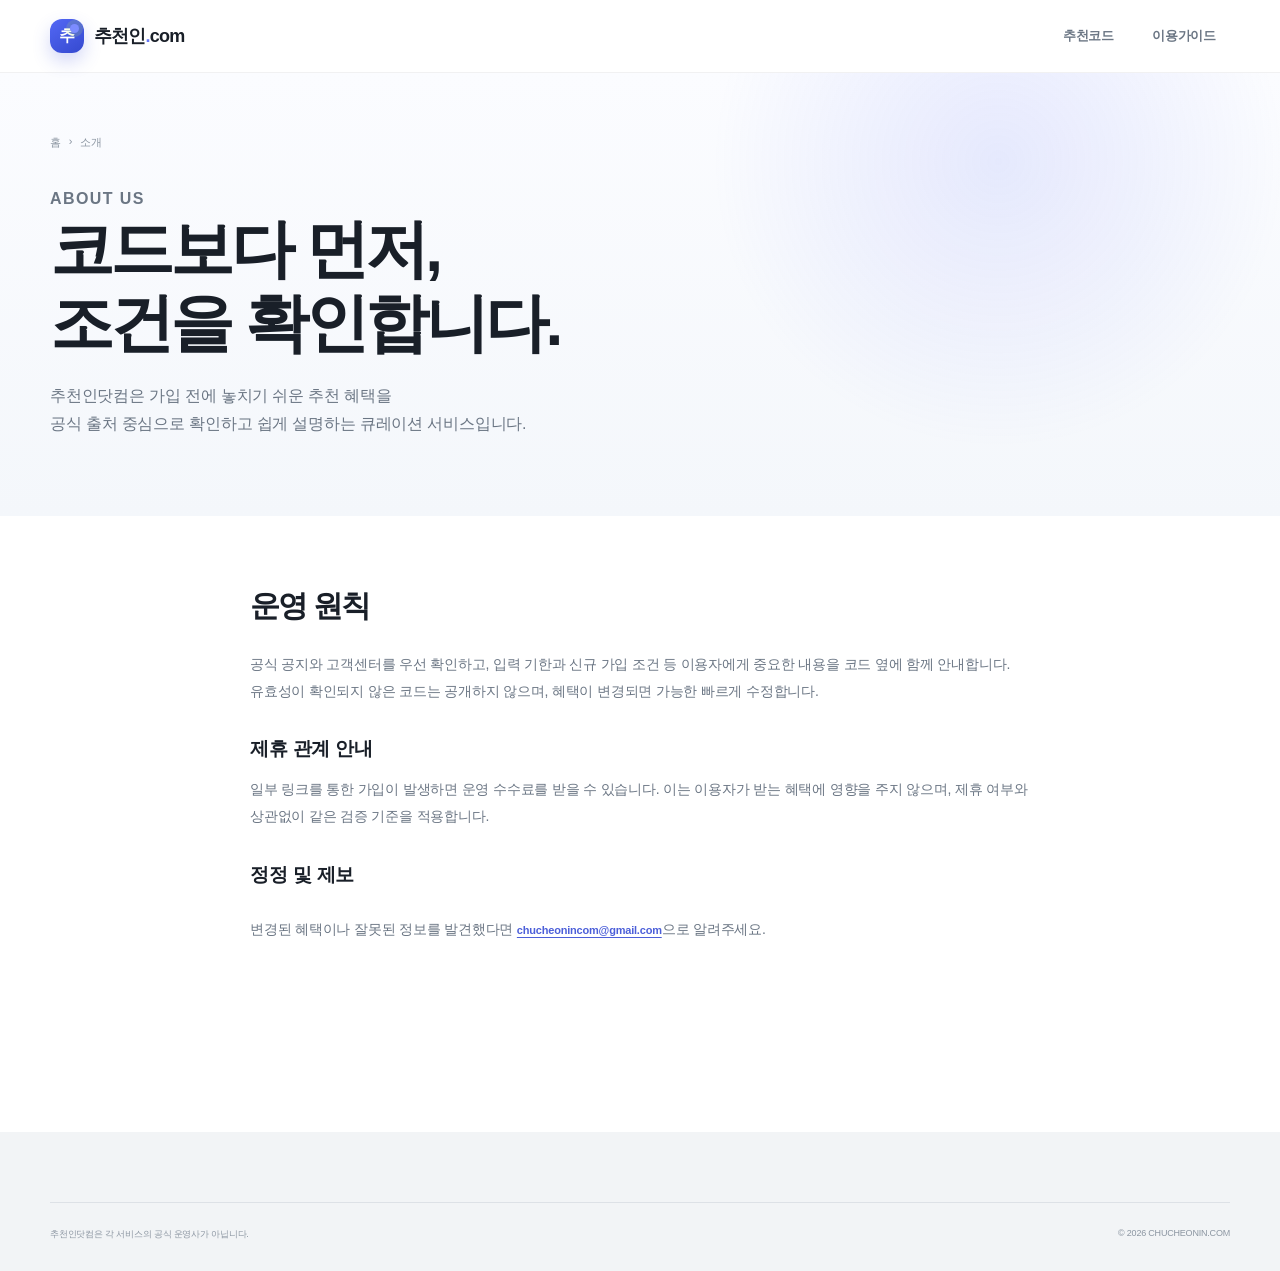
==== about/index.html @ cf16d34d "Initial site backup" ====
<!doctype html>
<html lang="ko">
<head>
  <meta charset="utf-8"><meta name="viewport" content="width=device-width,initial-scale=1">
  <!-- Google tag (gtag.js) -->
  <script async src="https://www.googletagmanager.com/gtag/js?id=G-Y10FEXDFD1"></script>
  <script>
    window.dataLayer = window.dataLayer || [];
    function gtag(){dataLayer.push(arguments);}
    gtag('js', new Date());
    gtag('config', 'G-Y10FEXDFD1');
  </script>
  <title>추천인닷컴 소개</title>
  <meta name="description" content="추천인닷컴의 추천코드 검증 원칙과 운영 기준을 소개합니다.">
  <meta name="application-name" content="추천인닷컴">
  <meta name="apple-mobile-web-app-title" content="추천인닷컴">
  <meta name="robots" content="index,follow,max-image-preview:large">
  <link rel="canonical" href="https://chucheonin.com/about/">
  <meta property="og:type" content="website">
  <meta property="og:locale" content="ko_KR">
  <meta property="og:site_name" content="추천인닷컴">
  <meta property="og:title" content="추천인닷컴 소개">
  <meta property="og:description" content="추천코드의 공식 출처와 혜택 조건을 확인하는 추천인닷컴의 운영 원칙을 소개합니다.">
  <meta property="og:url" content="https://chucheonin.com/about/">
  <meta property="og:image" content="https://chucheonin.com/assets/og-home.svg">
  <meta name="twitter:card" content="summary_large_image">
  <meta name="theme-color" content="#f7f8f2">
  <link rel="icon" href="../assets/favicon.svg" type="image/svg+xml"><link rel="manifest" href="../site.webmanifest"><link rel="stylesheet" href="../style.css">
  <script type="application/ld+json">
  {
    "@context": "https://schema.org",
    "@graph": [
      {
        "@type": "Organization",
        "@id": "https://chucheonin.com/#organization",
        "name": "추천인닷컴",
        "url": "https://chucheonin.com/",
        "logo": {"@type":"ImageObject","url":"https://chucheonin.com/assets/logo.svg","width":512,"height":512}
      },
      {
        "@type": "WebSite",
        "@id": "https://chucheonin.com/#website",
        "url": "https://chucheonin.com/",
        "name": "추천인닷컴",
        "alternateName": ["추천인닷컴", "추천인.com", "chucheonin.com"],
        "inLanguage": "ko-KR",
        "publisher": {"@id":"https://chucheonin.com/#organization"}
      },
      {
        "@type": "AboutPage",
        "@id": "https://chucheonin.com/about/#webpage",
        "url": "https://chucheonin.com/about/",
        "name": "추천인닷컴 소개",
        "description": "추천인닷컴의 추천코드 검증 원칙과 운영 기준",
        "inLanguage": "ko-KR",
        "isPartOf": {"@id": "https://chucheonin.com/#website"},
        "about": {"@id": "https://chucheonin.com/#organization"}
      },
      {
        "@type": "BreadcrumbList",
        "itemListElement": [
          {"@type":"ListItem","position":1,"name":"홈","item":"https://chucheonin.com/"},
          {"@type":"ListItem","position":2,"name":"추천인닷컴 소개"}
        ]
      }
    ]
  }
  </script>
</head>
<body class="detail-body">
  <header class="site-header"><div class="header-inner"><a class="brand" href="../" aria-label="추천인닷컴 홈"><span class="brand-mark">추</span><span>추천인<span class="brand-dot">.</span>com</span></a><nav class="desktop-nav" aria-label="주요 메뉴"><a href="../#popular">추천코드</a><a href="../#guide">이용가이드</a></nav></div></header>
  <main><section class="detail-hero"><div class="container detail-title"><div class="breadcrumbs"><a href="../">홈</a><span>›</span><span>소개</span></div><p class="section-kicker">ABOUT US</p><h1>코드보다 먼저,<br>조건을 확인합니다.</h1><p>추천인닷컴은 가입 전에 놓치기 쉬운 추천 혜택을<br>공식 출처 중심으로 확인하고 쉽게 설명하는 큐레이션 서비스입니다.</p></div></section><div class="container" style="max-width:780px;padding-top:70px;padding-bottom:110px"><section class="detail-section"><h2>운영 원칙</h2><p>공식 공지와 고객센터를 우선 확인하고, 입력 기한과 신규 가입 조건 등 이용자에게 중요한 내용을 코드 옆에 함께 안내합니다. 유효성이 확인되지 않은 코드는 공개하지 않으며, 혜택이 변경되면 가능한 빠르게 수정합니다.</p><h3>제휴 관계 안내</h3><p>일부 링크를 통한 가입이 발생하면 운영 수수료를 받을 수 있습니다. 이는 이용자가 받는 혜택에 영향을 주지 않으며, 제휴 여부와 상관없이 같은 검증 기준을 적용합니다.</p><h3>정정 및 제보</h3><p>변경된 혜택이나 잘못된 정보를 발견했다면 <a class="source-link" href="mailto:chucheonincom@gmail.com">chucheonincom@gmail.com</a>으로 알려주세요.</p></section></div></main>
  <footer class="site-footer"><div class="container"><div class="footer-bottom"><p>추천인닷컴은 각 서비스의 공식 운영사가 아닙니다.</p><span>© 2026 CHUCHEONIN.COM</span></div></div></footer>
</body>
</html>
---- style.css ----
/* 추천인닷컴 production stylesheet */
:root {
  --ink: #17251f;
  --muted: #66736d;
  --cream: #f5f6ef;
  --paper: #fff;
  --line: #dfe4dc;
  --lime: #c8f25f;
  --lime-strong: #aee631;
  --green: #163f30;
  --orange: #ff6a3d;
  --shadow: 0 22px 60px rgba(22, 51, 40, .09);
  --radius: 24px;
  --max: 1180px;
}

* { box-sizing: border-box; }
html {
  scroll-behavior: smooth;
  -webkit-text-size-adjust: 100%;
  text-size-adjust: 100%;
}
#popular,
#categories,
#guide { scroll-margin-top: 92px; }
body {
  margin: 0;
  color: var(--ink);
  background: var(--paper);
  font-family: Pretendard, "Noto Sans KR", "Apple SD Gothic Neo", Inter, Arial, sans-serif;
  -webkit-font-smoothing: antialiased;
  -webkit-text-size-adjust: 100%;
  text-size-adjust: 100%;
  word-break: keep-all;
}
button, input { font: inherit; }
input, textarea, select { font-size: 16px; }
button, a { -webkit-tap-highlight-color: transparent; }
a { color: inherit; text-decoration: none; }
svg { width: 1em; height: 1em; fill: none; stroke: currentColor; stroke-width: 1.8; stroke-linecap: round; stroke-linejoin: round; }
.sr-only { position: absolute; width: 1px; height: 1px; padding: 0; margin: -1px; overflow: hidden; clip: rect(0, 0, 0, 0); white-space: nowrap; border: 0; }
.skip-link { position: fixed; z-index: 1000; top: 12px; left: 12px; padding: 12px 18px; background: var(--ink); color: white; border-radius: 10px; transform: translateY(-150%); transition: .2s; }
.skip-link:focus { transform: none; }
.container { width: min(calc(100% - 48px), var(--max)); margin: 0 auto; }
.section { padding: 124px 0; }

.site-header { position: absolute; z-index: 50; width: 100%; top: 0; border-bottom: 1px solid rgba(23, 37, 31, .08); }
.header-inner { width: min(calc(100% - 48px), var(--max)); height: 82px; margin: auto; display: flex; align-items: center; justify-content: space-between; }
.brand { display: inline-flex; align-items: center; gap: 10px; font-size: 19px; font-weight: 850; letter-spacing: -.7px; }
.brand-mark { width: 35px; height: 35px; display: grid; place-items: center; position: relative; overflow: hidden; border-radius: 12px 12px 12px 5px; background: linear-gradient(145deg, #6478f6 0%, #4258e8 52%, #17251f 100%); color: #f7ffe4; font-size: 16px; font-weight: 900; box-shadow: 0 10px 24px rgba(66,88,232,.22), inset 0 0 0 1px rgba(255,255,255,.18); }
.brand-mark::after { content: ""; position: absolute; right: 5px; top: 5px; width: 9px; height: 9px; border-radius: 50%; background: var(--lime); box-shadow: 0 0 0 4px rgba(200,242,95,.16); }
.brand-dot { color: var(--orange); }
.desktop-nav { display: flex; align-items: center; gap: 38px; font-size: 14px; font-weight: 700; }
.desktop-nav a { position: relative; padding: 31px 0; color: #54615b; transition: color .2s; }
.desktop-nav a:hover, .desktop-nav .is-active { color: var(--ink); }
.desktop-nav .is-active::after { content: ""; position: absolute; left: 0; right: 0; bottom: 0; height: 2px; background: var(--ink); }
.icon-button { border: 0; background: transparent; }
.menu-toggle { display: none; width: 40px; height: 40px; padding: 10px; }
.menu-toggle span { display: block; width: 20px; height: 2px; margin: 5px 0; background: var(--ink); transition: .25s; }
.mobile-nav { padding: 12px 24px 22px; background: rgba(247,248,242,.98); border-top: 1px solid var(--line); }
.mobile-nav a { display: block; padding: 12px 0; font-weight: 750; }
.partner-disclosure {
  position: relative;
  z-index: 10;
  border-bottom: 1px solid #edf0f3;
  color: #8b95a1;
  background: #f8f9fa;
}
.partner-disclosure .container {
  min-height: 38px;
  display: flex;
  align-items: center;
  justify-content: center;
  gap: 8px;
}
.partner-disclosure span {
  width: 15px;
  height: 15px;
  display: grid;
  place-items: center;
  flex: 0 0 auto;
  border: 1px solid #b7bec7;
  border-radius: 50%;
  font: 700 9px/1 Inter, sans-serif;
}
.partner-disclosure p {
  margin: 0;
  font-size: 10px;
  line-height: 1.5;
}
.hero-disclosure {
  max-width: 660px;
  display: flex;
  align-items: center;
  gap: 7px;
  margin-top: 18px;
  color: #8b95a1;
}
.hero-disclosure span {
  width: 15px;
  height: 15px;
  display: grid;
  place-items: center;
  flex: 0 0 auto;
  border: 1px solid #b7bec7;
  border-radius: 50%;
  font: 700 9px/1 Inter, sans-serif;
}
.hero-disclosure p {
  margin: 0;
  font-size: 10px;
  line-height: 1.5;
}

.hero { min-height: 760px; position: relative; overflow: hidden; display: flex; align-items: center; background: var(--cream); padding: 140px 0 100px; }
.hero::before { content: ""; position: absolute; width: 480px; height: 480px; right: -80px; top: 105px; border-radius: 48% 52% 60% 40%; background: var(--lime); opacity: .38; transform: rotate(-12deg); }
.hero::after { content: "↗"; position: absolute; right: 13vw; top: 280px; font-size: 120px; font-weight: 200; color: rgba(22,63,48,.14); transform: rotate(3deg); }
.hero-orbit { position: absolute; border: 1px solid rgba(23,37,31,.11); border-radius: 50%; pointer-events: none; }
.orbit-one { width: 620px; height: 620px; right: -180px; top: 55px; }
.orbit-two { width: 780px; height: 780px; right: -260px; top: -25px; }
.hero-inner { position: relative; z-index: 2; }
.eyebrow { display: flex; align-items: center; gap: 10px; color: #496059; font-size: 13px; font-weight: 800; letter-spacing: -.1px; }
.eyebrow span { width: 8px; height: 8px; border-radius: 50%; background: var(--orange); box-shadow: 0 0 0 5px rgba(255,106,61,.12); }
.hero h1 { max-width: 740px; margin: 27px 0 24px; font-size: clamp(54px, 6.3vw, 86px); line-height: 1.07; letter-spacing: -5px; font-weight: 900; }
.hero h1 em { color: var(--green); font-style: normal; position: relative; z-index: 0; }
.hero h1 em::after { content: ""; position: absolute; z-index: -1; height: 19px; background: var(--lime); left: -3px; right: -3px; bottom: 4px; transform: rotate(-1deg); }
.hero-copy { margin: 0 0 36px; color: var(--muted); font-size: 18px; line-height: 1.7; letter-spacing: -.45px; }
.search-box { width: min(700px, 100%); min-height: 72px; display: flex; align-items: center; gap: 14px; padding: 9px 9px 9px 24px; background: white; border: 1px solid rgba(23,37,31,.11); border-radius: 18px; box-shadow: 0 16px 40px rgba(36,53,46,.1); transition: .2s; }
.search-box:focus-within { border-color: var(--green); box-shadow: 0 16px 48px rgba(36,53,46,.15); transform: translateY(-2px); }
.search-box svg { width: 22px; height: 22px; color: #66736d; flex: 0 0 auto; }
.search-box input { min-width: 0; flex: 1; border: 0; outline: 0; background: transparent; color: var(--ink); font-size: 16px !important; -webkit-appearance: none; appearance: none; touch-action: manipulation; }
.search-box input::placeholder { color: #98a19d; }
.search-box button { height: 52px; padding: 0 28px; border: 0; border-radius: 12px; background: var(--ink); color: white; font-weight: 800; cursor: pointer; transition: .2s; }
.search-box button:hover { background: var(--green); transform: translateY(-1px); }
.quick-search { display: flex; align-items: center; flex-wrap: wrap; gap: 15px; margin: 19px 0 0 4px; font-size: 13px; }
.quick-search > span { color: #87908c; }
.quick-search button { border: 0; padding: 0; background: none; color: #3f5149; font-weight: 800; cursor: pointer; }
.hero-bottom { position: absolute; z-index: 3; left: 0; right: 0; bottom: 32px; width: min(calc(100% - 48px), var(--max)); margin: auto; display: flex; align-items: flex-end; justify-content: flex-end; }
.trust-mini { display: flex; align-items: center; gap: 14px; }
.avatar-stack { display: flex; }
.avatar-stack span { width: 34px; height: 34px; display: grid; place-items: center; border: 3px solid var(--cream); border-radius: 50%; margin-left: -8px; color: white; background: var(--ink); font-size: 10px; font-weight: 900; }
.avatar-stack span:first-child { margin-left: 0; background: #f0442e; }
.avatar-stack span:nth-child(2) { background: #1769e0; }
.avatar-stack span:nth-child(3) { background: #39b8e8; }
.trust-mini p { margin: 0; color: #76817c; font-size: 11px; line-height: 1.35; }
.trust-mini strong { display: block; color: var(--ink); font-size: 14px; }
.scroll-cue { display: flex; flex-direction: column; align-items: center; gap: 8px; color: #81908a; font-size: 8px; letter-spacing: 2px; }
.scroll-cue i { width: 1px; height: 35px; background: var(--ink); animation: scrollcue 1.8s infinite; transform-origin: top; }
@keyframes scrollcue { 0%,100% { transform: scaleY(.25); opacity: .3; } 50% { transform: scaleY(1); opacity: 1; } }

.section-heading .section-kicker, .section-kicker { margin: 0 0 18px; color: #55720c; font-size: 11px; font-weight: 900; letter-spacing: 2px; }
.section-heading h2, .proof-heading h2, .faq-heading h2 { margin: 0; font-size: clamp(39px, 4.5vw, 58px); line-height: 1.14; letter-spacing: -3.2px; }
.split-heading { display: flex; align-items: flex-end; justify-content: space-between; margin-bottom: 50px; }
.split-heading > p { margin: 0 0 4px; color: var(--muted); font-size: 15px; line-height: 1.8; }
.filter-row { display: flex; gap: 8px; margin-bottom: 28px; overflow-x: auto; scrollbar-width: none; }
.filter-row::-webkit-scrollbar { display: none; }
.filter-chip { flex: 0 0 auto; height: 42px; padding: 0 18px; border: 1px solid var(--line); border-radius: 999px; color: #68746e; background: white; font-size: 13px; font-weight: 750; cursor: pointer; transition: .2s; }
.filter-chip:hover, .filter-chip.is-active { color: white; background: var(--ink); border-color: var(--ink); }
.card-grid { display: grid; grid-template-columns: repeat(3, 1fr); gap: 18px; }
.service-card { min-width: 0; position: relative; display: flex; flex-direction: column; min-height: 440px; padding: 28px; border: 1px solid var(--line); border-radius: var(--radius); background: white; transition: transform .25s, box-shadow .25s, border-color .25s; overflow: hidden; }
.service-card:hover { transform: translateY(-7px); box-shadow: var(--shadow); border-color: #c9d2c5; }
.service-card.featured::after { content: ""; position: absolute; width: 130px; height: 130px; border-radius: 50%; right: -55px; top: -55px; background: var(--lime); opacity: .22; }
.card-top { position: relative; z-index: 2; display: flex; justify-content: space-between; align-items: flex-start; }
.service-logo { width: 52px; height: 52px; display: grid; place-items: center; border-radius: 16px; color: white; font-size: 20px; font-weight: 900; box-shadow: inset 0 0 0 1px rgba(255,255,255,.17); }
.logo-bithumb { background: #f0442e; }
.logo-dailycafe { color: #fff; background: linear-gradient(145deg, #ff9d45, #ff6b4a); }
.logo-goldmining { color: #3b2700; background: linear-gradient(145deg, #ffe08a, #f4b63d 52%, #d88a12); }
.logo-coinone { background: #1769e0; }
.logo-socar { background: #36b8e8; }
.logo-agoda { background: #ff4874; }
.logo-ohouse { background: #36c5f0; }
.logo-kurly { background: #5f167d; }
.card-badges { display: flex; align-items: center; gap: 9px; }
.status-live, .status-check { height: 26px; display: inline-flex; align-items: center; gap: 6px; padding: 0 9px; border-radius: 999px; background: #eff8db; color: #5b7f10; font-size: 10px; font-weight: 850; }
.status-live i { width: 5px; height: 5px; border-radius: 50%; background: #79a91b; box-shadow: 0 0 0 3px rgba(121,169,27,.13); }
.status-check { background: #f1f3f0; color: #8a938f; }
.rank-badge { color: #bac1bd; font: 800 11px/1 Inter, sans-serif; }
.card-main { margin-top: 33px; }
.card-category { margin: 0 0 9px; color: #85908b; font-size: 11px; font-weight: 700; }
.card-main h3 { margin: 0 0 16px; font-size: 22px; letter-spacing: -1.2px; }
.benefit-label {
  display: block;
  margin: 26px 0 7px;
  color: #8b95a1;
  font-size: 10px;
  font-weight: 750;
  letter-spacing: -.1px;
}
.benefit {
  display: flex;
  align-items: baseline;
  gap: 7px;
  margin: 0 0 11px;
  color: #8b95a1;
}
.benefit strong {
  color: #4f63e9;
  font-family: Inter, Pretendard, "Noto Sans KR", sans-serif;
  font-size: 32px;
  font-weight: 900;
  letter-spacing: -1.8px;
}
.benefit > span {
  font-size: 12px;
  font-weight: 800;
}
.card-note { margin: 0; color: #9aa29e; font-size: 11px; }
.code-preview, .pending-code { height: 54px; margin-top: auto; display: flex; align-items: center; justify-content: space-between; padding: 0 10px 0 16px; border-radius: 13px; background: var(--cream); border: 1px dashed #ced5cb; }
.code-preview span { font: 800 14px/1 Inter, sans-serif; letter-spacing: 1.4px; }
.mini-copy { width: 36px; height: 36px; display: grid; place-items: center; border: 0; border-radius: 9px; background: white; color: var(--ink); cursor: pointer; box-shadow: 0 3px 10px rgba(30,50,40,.08); transition: .2s; }
.mini-copy:hover { color: white; background: var(--ink); }
.mini-copy svg { width: 17px; height: 17px; }
.pending-code { color: #a0a8a4; font-size: 11px; }
.pending-code i { width: 54px; height: 8px; border-radius: 10px; background: linear-gradient(90deg,#e3e6e1 30%,#f0f2ee 50%,#e3e6e1 70%); background-size: 200% 100%; animation: shimmer 2s linear infinite; }
@keyframes shimmer { to { background-position: -200% 0; } }
.card-link { height: 48px; display: flex; align-items: center; justify-content: space-between; padding: 0 2px; border: 0; border-top: 1px solid #edf0eb; margin-top: 13px; background: white; font-size: 13px; font-weight: 850; cursor: pointer; }
.card-link svg { width: 18px; height: 18px; transition: transform .2s; }
.service-card:hover .card-link svg { transform: translateX(4px); }
.card-link.disabled { color: #a1aaa5; cursor: default; }
.service-card.is-hidden { display: none; }
.single-service-grid {
  grid-template-columns: minmax(0, 820px);
  justify-content: center;
}
.multi-service-grid {
  grid-template-columns: repeat(2, minmax(0, 1fr));
}
.dailycafe-card {
  background: linear-gradient(145deg, #fff8ed 0%, #fffaf5 100%);
}
.dailycafe-card::after {
  content: "";
  position: absolute;
  width: 160px;
  height: 160px;
  right: -65px;
  top: -70px;
  border-radius: 50%;
  background: #ffb36c;
  opacity: .14;
}
.goldmining-card {
  background: linear-gradient(145deg, #fff9e8 0%, #fffdf6 100%);
}
.goldmining-card::after {
  content: "";
  position: absolute;
  width: 160px;
  height: 160px;
  right: -65px;
  top: -70px;
  border-radius: 50%;
  background: #ffd36a;
  opacity: .18;
}
.dailycafe-action {
  background: #ff724d;
}
.dailycafe-action:hover {
  background: #ef603d;
}
.goldmining-action {
  background: #d99a18;
}
.goldmining-action:hover {
  background: #bf8210;
}
.single-service-grid .service-card {
  min-height: 440px;
  padding: 34px;
}
.single-service-grid .card-main h3 {
  margin-bottom: 9px;
  color: #333d4b;
  font-size: 25px;
  font-weight: 760;
  letter-spacing: -1.5px;
}
.single-service-grid .benefit {
  margin-bottom: 8px;
  line-height: 1.1;
}
.single-service-grid .benefit strong {
  font-size: 34px;
  letter-spacing: -2px;
}
.single-service-grid .benefit > span {
  color: #6b7684;
  font-size: 12px;
}
.single-service-grid .card-note {
  color: #9aa3ad;
  font-size: 10px;
  line-height: 1.5;
}
.offer-card-actions {
  display: grid;
  grid-template-columns: 1fr 1.2fr;
  gap: 10px;
  margin-top: 13px;
}
.secondary-offer-action,
.primary-offer-action {
  min-height: 52px;
  display: flex;
  align-items: center;
  justify-content: center;
  gap: 9px;
  border-radius: 14px;
  font-size: 13px;
  font-weight: 850;
  transition: transform .2s, box-shadow .2s, background .2s;
}
.secondary-offer-action {
  color: #4f63e9;
  background: #fff;
  box-shadow: inset 0 0 0 1px rgba(79, 99, 233, .15);
}
.primary-offer-action {
  color: #fff;
  background: #4f63e9;
  box-shadow: 0 10px 24px rgba(79, 99, 233, .2);
}
.secondary-offer-action:hover,
.primary-offer-action:hover { transform: translateY(-2px); }
.primary-offer-action:hover { background: #4054d9; }
.secondary-offer-action svg { width: 17px; height: 17px; }
.empty-state { padding: 70px 20px; text-align: center; border: 1px dashed var(--line); border-radius: var(--radius); background: var(--cream); }
.empty-state span { display: block; color: #7d8983; font-size: 44px; transform: rotate(-20deg); }
.empty-state h3 { margin: 15px 0 6px; font-size: 21px; }
.empty-state p { margin: 0 0 22px; color: var(--muted); font-size: 14px; }
.empty-state button { border: 0; border-radius: 10px; padding: 12px 17px; background: var(--ink); color: white; font-weight: 750; cursor: pointer; }

.proof-section { padding: 120px 0; color: white; background: var(--green); position: relative; overflow: hidden; }
.proof-section::after { content: "✓"; position: absolute; left: -20px; bottom: -170px; color: rgba(200,242,95,.06); font-size: 560px; font-weight: 900; }
.proof-grid { position: relative; z-index: 1; display: grid; grid-template-columns: .85fr 1.15fr; gap: 120px; }
.section-kicker.light { color: var(--lime); }
.proof-heading h2 { color: white; }
.proof-heading > p:not(.section-kicker) { margin: 25px 0 38px; color: rgba(255,255,255,.6); line-height: 1.8; font-size: 14px; }
.editor-card { display: inline-flex; align-items: center; gap: 12px; padding: 11px 17px 11px 11px; background: rgba(255,255,255,.06); border: 1px solid rgba(255,255,255,.09); border-radius: 14px; }
.editor-avatar { width: 37px; height: 37px; display: grid; place-items: center; border-radius: 10px; background: var(--lime); color: var(--green); font-weight: 900; }
.editor-card strong, .editor-card span { display: block; }
.editor-card strong { font-size: 11px; margin-bottom: 3px; }
.editor-card span { color: rgba(255,255,255,.46); font-size: 9px; }
.proof-list { margin: 0; padding: 0; list-style: none; }
.proof-list li { display: grid; grid-template-columns: 62px 1fr; gap: 22px; padding: 34px 0; border-top: 1px solid rgba(255,255,255,.14); }
.proof-list li:last-child { border-bottom: 1px solid rgba(255,255,255,.14); }
.proof-list > li > span { color: var(--lime); font: 800 12px/1 Inter, sans-serif; padding-top: 6px; }
.proof-list h3 { margin: 0 0 11px; color: white; font-size: 20px; }
.proof-list p { margin: 0; color: rgba(255,255,255,.55); font-size: 13px; line-height: 1.75; }

.how-section { background: var(--cream); }
.centered { text-align: center; }
.centered > p:last-child { margin: 17px 0 0; color: var(--muted); font-size: 14px; }
.steps-grid { margin-top: 55px; display: grid; grid-template-columns: repeat(3,1fr); gap: 18px; }
.step-card { min-height: 330px; position: relative; padding: 30px; text-align: center; background: white; border: 1px solid #e5e9e2; border-radius: var(--radius); }
.step-number { position: absolute; left: 24px; top: 22px; color: #bdc5c1; font: 800 10px/1 Inter,sans-serif; }
.step-icon { width: 86px; height: 86px; position: relative; margin: 24px auto 28px; border-radius: 50%; background: #eff8db; }
.search-icon::before { content: ""; position: absolute; width: 27px; height: 27px; border: 4px solid var(--green); border-radius: 50%; left: 24px; top: 22px; }
.search-icon::after { content: ""; position: absolute; width: 22px; height: 4px; background: var(--green); transform: rotate(45deg); left: 48px; top: 53px; border-radius: 3px; }
.copy-icon::before, .copy-icon::after { content: ""; position: absolute; width: 30px; height: 36px; border: 3px solid var(--green); border-radius: 6px; background: #eff8db; }
.copy-icon::before { left: 25px; top: 20px; }
.copy-icon::after { left: 34px; top: 29px; background: white; }
.gift-icon::before { content: "✦"; position: absolute; inset: 0; display: grid; place-items: center; color: var(--green); font-size: 43px; }
.step-card h3 { margin: 0 0 11px; font-size: 19px; letter-spacing: -.6px; }
.step-card p { margin: 0; color: var(--muted); font-size: 13px; line-height: 1.75; }

.faq-section { padding: 125px 0; }
.faq-wrap { display: grid; grid-template-columns: .75fr 1.25fr; gap: 110px; }
.faq-heading > p:last-child { margin: 21px 0 0; color: var(--muted); font-size: 14px; line-height: 1.8; }
.accordion details { border-top: 1px solid var(--line); }
.accordion details:last-child { border-bottom: 1px solid var(--line); }
.accordion summary { min-height: 80px; display: flex; align-items: center; justify-content: space-between; gap: 20px; list-style: none; cursor: pointer; font-size: 16px; font-weight: 800; }
.accordion summary::-webkit-details-marker { display: none; }
.accordion summary span { width: 24px; height: 24px; position: relative; flex: 0 0 auto; }
.accordion summary span::before, .accordion summary span::after { content: ""; position: absolute; width: 12px; height: 1.5px; top: 11px; left: 6px; background: var(--ink); transition: .2s; }
.accordion summary span::after { transform: rotate(90deg); }
.accordion details[open] summary span::after { transform: rotate(0); }
.accordion details p { margin: -7px 42px 28px 0; color: var(--muted); font-size: 13px; line-height: 1.8; }
.cta-section { padding: 0 0 110px; }
.cta-card { display: flex; align-items: center; justify-content: space-between; gap: 40px; padding: 50px 55px; border-radius: 26px; background: var(--lime); }
.cta-card > div > span { display: block; margin-bottom: 13px; color: #34480e; font-size: 11px; font-weight: 850; }
.cta-card h2 { margin: 0 0 10px; font-size: 31px; letter-spacing: -1.7px; }
.cta-card p { margin: 0; color: #3d5213; font-size: 13px; }
.cta-card a { height: 54px; display: inline-flex; align-items: center; gap: 28px; flex: 0 0 auto; padding: 0 21px; background: var(--ink); color: white; border-radius: 13px; font-size: 13px; font-weight: 800; transition: .2s; }
.cta-card a:hover { transform: translateY(-3px); box-shadow: 0 10px 20px rgba(23,37,31,.18); }

.site-footer { padding: 70px 0 30px; color: white; background: #101915; }
.footer-top { display: flex; justify-content: space-between; align-items: flex-start; padding-bottom: 60px; border-bottom: 1px solid rgba(255,255,255,.1); }
.footer-brand .brand-mark { color: var(--ink); background: var(--lime); }
.footer-top > p { margin: 3px 0 0; color: rgba(255,255,255,.44); font-size: 13px; line-height: 1.75; text-align: right; }
.footer-links { display: flex; gap: 100px; padding: 42px 0 65px; }
.footer-links div { display: grid; gap: 12px; }
.footer-links strong { margin-bottom: 5px; color: rgba(255,255,255,.34); font-size: 9px; letter-spacing: 1.4px; text-transform: uppercase; }
.footer-links a { color: rgba(255,255,255,.7); font-size: 12px; }
.footer-links a:hover { color: var(--lime); }
.footer-bottom { display: flex; justify-content: space-between; gap: 30px; padding-top: 25px; border-top: 1px solid rgba(255,255,255,.1); color: rgba(255,255,255,.3); font-size: 9px; }
.footer-bottom p { margin: 0; }
.toast { position: fixed; z-index: 100; left: 50%; bottom: 28px; display: flex; align-items: center; gap: 12px; min-width: 260px; padding: 13px 18px; border-radius: 14px; color: white; background: var(--ink); box-shadow: 0 18px 45px rgba(0,0,0,.22); transform: translate(-50%, 140%); opacity: 0; transition: .35s cubic-bezier(.2,.8,.2,1); }
.toast.is-visible { transform: translate(-50%, 0); opacity: 1; }
.toast > span { width: 27px; height: 27px; display: grid; place-items: center; border-radius: 50%; color: var(--green); background: var(--lime); font-size: 13px; font-weight: 900; }
.toast p, .toast strong, .toast small { display: block; margin: 0; }
.toast strong { font-size: 12px; margin-bottom: 3px; }
.toast small { color: rgba(255,255,255,.55); font-size: 9px; }

.reveal { opacity: 0; transform: translateY(22px); transition: opacity .6s ease, transform .6s ease; }
.reveal.is-visible { opacity: 1; transform: none; }

/* Detail page */
.detail-body { background: #f8f9f4; }
.detail-body .site-header { position: relative; background: rgba(255,255,255,.8); backdrop-filter: blur(14px); }
.detail-hero { position: relative; overflow: hidden; padding: 72px 0 68px; background: var(--cream); border-bottom: 1px solid var(--line); }
.breadcrumbs { display: flex; flex-wrap: wrap; gap: 8px; margin-bottom: 35px; color: #89928e; font-size: 11px; }
.breadcrumbs a:hover { color: var(--ink); }
.detail-hero-grid { display: grid; grid-template-columns: 1fr 370px; align-items: center; gap: 75px; }
.detail-title .eyebrow { margin-bottom: 20px; }
.detail-title h1 { margin: 0 0 20px; font-size: clamp(42px,5vw,66px); line-height: 1.1; letter-spacing: -3.8px; }
.detail-title > p { margin: 0; color: var(--muted); font-size: 16px; line-height: 1.75; }
.update-line { margin-top: 25px; display: flex; align-items: center; gap: 10px; color: #7d8883; font-size: 10px; }
.update-line i { width: 7px; height: 7px; border-radius: 50%; background: #70a313; box-shadow: 0 0 0 4px rgba(112,163,19,.12); }
.detail-code-card { position: relative; z-index: 1; padding: 27px; border-radius: 24px; color: white; background: var(--green); box-shadow: 0 25px 60px rgba(22,63,48,.2); }
.detail-code-card::before { content: ""; position: absolute; inset: 0; border-radius: inherit; background: radial-gradient(circle at 100% 0, rgba(200,242,95,.18), transparent 42%); pointer-events: none; }
.detail-code-card > span { color: rgba(255,255,255,.55); font-size: 10px; font-weight: 750; }
.big-code { position: relative; display: flex; align-items: center; justify-content: space-between; gap: 12px; margin: 13px 0 16px; padding-bottom: 18px; border-bottom: 1px solid rgba(255,255,255,.15); }
.big-code strong { font: 800 22px/1 Inter,sans-serif; letter-spacing: 1.4px; }
.big-code button { width: 38px; height: 38px; display: grid; place-items: center; border: 1px solid rgba(255,255,255,.17); border-radius: 10px; color: white; background: rgba(255,255,255,.1); cursor: pointer; }
.detail-code-card p { margin: 0 0 21px; color: rgba(255,255,255,.65); font-size: 11px; line-height: 1.5; }
.primary-action { height: 50px; display: flex; align-items: center; justify-content: center; gap: 9px; border-radius: 12px; background: var(--lime); color: var(--green); font-size: 13px; font-weight: 900; }
.primary-action:hover { background: white; }
.detail-card-actions {
  display: grid;
  grid-template-columns: .75fr 1.25fr;
  gap: 9px;
}
.copy-action {
  height: 50px;
  border: 1px solid rgba(255,255,255,.24);
  border-radius: 12px;
  color: #fff;
  background: rgba(255,255,255,.10);
  font-size: 13px;
  font-weight: 850;
  cursor: pointer;
}
.copy-action:hover { background: rgba(255,255,255,.18); }
.detail-layout { display: grid; grid-template-columns: 235px minmax(0, 1fr); gap: 68px; padding-top: 62px; padding-bottom: 110px; }
.toc { position: sticky; top: 25px; align-self: start; padding: 22px; border: 1px solid var(--line); border-radius: 17px; background: white; }
.toc strong { display: block; margin-bottom: 13px; font-size: 11px; }
.toc a { display: block; padding: 9px 0; color: #79837e; font-size: 11px; }
.toc a:hover { color: var(--ink); }
.detail-content { min-width: 0; }
.detail-section { scroll-margin-top: 20px; margin-bottom: 80px; }
.detail-section h2 { margin: 0 0 24px; font-size: 30px; letter-spacing: -1.8px; }
.detail-section h3 { margin: 32px 0 14px; font-size: 19px; }
.detail-section > p { color: var(--muted); font-size: 14px; line-height: 1.9; }
.summary-box { display: grid; grid-template-columns: repeat(3,1fr); border: 1px solid var(--line); border-radius: 19px; background: white; overflow: hidden; }
.summary-box div { min-height: 112px; padding: 25px; border-right: 1px solid var(--line); }
.summary-box div:last-child { border-right: 0; }
.summary-box span { display: block; margin-bottom: 12px; color: #929b96; font-size: 10px; }
.summary-box strong { font-size: 15px; }
.inline-code-box { display: flex; align-items: center; justify-content: space-between; gap: 20px; margin-top: 20px; padding: 22px 25px; border-radius: 17px; background: var(--green); color: white; }
.inline-code-box span { display: block; margin-bottom: 5px; color: rgba(255,255,255,.54); font-size: 9px; }
.inline-code-box strong { font: 800 19px/1 Inter,sans-serif; letter-spacing: 1px; }
.inline-code-box button { height: 43px; padding: 0 17px; border: 0; border-radius: 10px; color: var(--green); background: var(--lime); font-weight: 850; cursor: pointer; }
.inline-actions { display: flex; gap: 8px; }
.inline-actions a {
  height: 43px;
  display: inline-flex;
  align-items: center;
  padding: 0 17px;
  border-radius: 10px;
  color: #fff;
  background: rgba(255,255,255,.12);
  font-size: 12px;
  font-weight: 850;
}
.steps-list { display: grid; gap: 13px; counter-reset: guide; }
.guide-step { position: relative; padding: 25px 25px 25px 76px; border: 1px solid var(--line); border-radius: 17px; background: white; counter-increment: guide; }
.guide-step::before { content: counter(guide); position: absolute; left: 24px; top: 24px; width: 32px; height: 32px; display: grid; place-items: center; border-radius: 10px; color: var(--green); background: var(--lime); font-size: 12px; font-weight: 900; }
.guide-step h3 { margin: 0 0 8px; font-size: 15px; }
.guide-step p { margin: 0; color: var(--muted); font-size: 12px; line-height: 1.75; }
.notice-box { display: flex; gap: 14px; margin-top: 18px; padding: 20px; border-radius: 14px; background: #fff8e9; color: #775923; font-size: 11px; line-height: 1.65; }
.notice-box > span { font-size: 16px; }
.fact-list { padding: 0; margin: 0; list-style: none; border-top: 1px solid var(--line); }
.fact-list li { display: grid; grid-template-columns: 150px 1fr; gap: 20px; padding: 19px 0; border-bottom: 1px solid var(--line); font-size: 13px; }
.fact-list strong { font-size: 12px; }
.fact-list span { color: var(--muted); line-height: 1.65; }
.source-link { display: inline-flex; gap: 7px; align-items: center; margin-top: 18px; color: #52730d; font-size: 11px; font-weight: 800; text-decoration: underline; text-underline-offset: 3px; }
.detail-faq details { background: white; }
.detail-faq summary, .detail-faq details p { padding-left: 20px; padding-right: 20px; }
.detail-faq details p { margin-right: 0; }
.related-card { display: flex; justify-content: space-between; align-items: center; padding: 24px; border: 1px solid var(--line); border-radius: 17px; background: white; }
.related-card div { display: flex; align-items: center; gap: 14px; }
.related-card .service-logo { width: 45px; height: 45px; border-radius: 13px; font-size: 16px; }
.related-card h3, .related-card p { margin: 0; }
.related-card h3 { font-size: 14px; }
.related-card p { margin-top: 4px; color: var(--muted); font-size: 10px; }
.related-card > span { color: #8d9792; font-size: 12px; }
.not-found {
  min-height: calc(100vh - 72px);
  display: grid;
  place-items: center;
  padding: 80px 0;
  text-align: center;
  background:
    radial-gradient(circle at 50% 20%, rgba(108,126,246,.15), transparent 30%),
    #f7f8fa;
}
.not-found-code {
  display: block;
  margin-bottom: 18px;
  color: #5368e8;
  font: 900 14px/1 Inter, sans-serif;
  letter-spacing: 4px;
}
.not-found h1 {
  margin: 0 0 13px;
  font-size: clamp(34px, 5vw, 52px);
  letter-spacing: -3px;
}
.not-found p {
  margin: 0 0 30px;
  color: #8b95a1;
  font-size: 14px;
}
.not-found a {
  min-height: 52px;
  display: inline-flex;
  align-items: center;
  justify-content: center;
  padding: 0 22px;
  border-radius: 14px;
  color: #fff;
  background: #4f63e9;
  font-size: 13px;
  font-weight: 850;
  box-shadow: 0 12px 28px rgba(79,99,233,.22);
}

@media (max-width: 900px) {
  .section { padding: 90px 0; }
  .desktop-nav { display: none; }
  .menu-toggle { display: block; }
  .hero { min-height: 700px; }
  .hero::before { width: 370px; height: 370px; right: -200px; top: 100px; }
  .hero::after { display: none; }
  .hero h1 { letter-spacing: -4px; }
  .orbit-one { right: -340px; }
  .orbit-two { right: -440px; }
  .card-grid { grid-template-columns: repeat(2,1fr); }
  .proof-grid { grid-template-columns: 1fr; gap: 60px; }
  .faq-wrap { grid-template-columns: 1fr; gap: 50px; }
  .detail-hero-grid { grid-template-columns: 1fr; gap: 42px; }
  .detail-code-card { max-width: 440px; }
  .detail-layout { grid-template-columns: 1fr; }
  .toc { position: static; display: flex; gap: 10px; overflow-x: auto; padding: 10px; }
  .toc strong { display: none; }
  .toc a { flex: 0 0 auto; padding: 8px 11px; border-radius: 8px; background: var(--cream); }
}

@media (max-width: 640px) {
  .multi-service-grid { grid-template-columns: 1fr; }
  .container, .header-inner, .hero-bottom { width: min(calc(100% - 32px), var(--max)); }
  .header-inner { height: 70px; }
  .brand { font-size: 17px; }
  .brand-mark { width: 32px; height: 32px; font-size: 14px; }
  .partner-disclosure .container {
    min-height: 42px;
    justify-content: flex-start;
    padding-top: 7px;
    padding-bottom: 7px;
  }
  .partner-disclosure p { font-size: 9px; }
  .hero-disclosure {
    align-items: flex-start;
    margin-top: 16px;
  }
  .hero-disclosure p { font-size: 9px; }
  .hero { min-height: 720px; padding: 115px 0 135px; align-items: flex-start; }
  .hero h1 { margin: 25px 0 20px; font-size: 49px; line-height: 1.08; letter-spacing: -3.5px; }
  .hero h1 em::after { height: 13px; bottom: 3px; }
  .hero-copy { font-size: 15px; }
  .desktop-only { display: none; }
  .search-box { min-height: 64px; padding-left: 18px; border-radius: 16px; }
  .search-box button { width: 60px; height: 46px; padding: 0; }
  .search-box input { font-size: 16px; line-height: 1.35; }
  .quick-search { gap: 11px; }
  .hero-bottom { bottom: 26px; }
  .scroll-cue { display: none; }
  .section { padding: 78px 0; }
  .section-heading h2, .proof-heading h2, .faq-heading h2 { font-size: 38px; letter-spacing: -2.6px; }
  .split-heading { display: block; margin-bottom: 35px; }
  .split-heading > p { margin-top: 18px; font-size: 13px; }
  .card-grid { grid-template-columns: 1fr; }
  .service-card { min-height: 410px; }
  .proof-section { padding: 80px 0; }
  .proof-list li { grid-template-columns: 42px 1fr; }
  .steps-grid { grid-template-columns: 1fr; }
  .step-card { min-height: 290px; }
  .faq-section { padding: 80px 0; }
  .accordion summary { font-size: 14px; }
  .cta-section { padding: 0 0 75px; }
  .cta-card { align-items: flex-start; flex-direction: column; padding: 34px 28px; }
  .cta-card h2 { font-size: 26px; }
  .cta-card a { width: 100%; justify-content: space-between; }
  .footer-top { flex-direction: column; gap: 26px; }
  .footer-top > p { text-align: left; }
  .footer-links { gap: 70px; }
  .footer-bottom { flex-direction: column; }
  .detail-hero { padding: 42px 0 50px; }
  .breadcrumbs { margin-bottom: 28px; }
  .detail-title h1 { font-size: 43px; letter-spacing: -3px; }
  .detail-title > p { font-size: 14px; }
  .detail-code-card { padding: 23px; }
  .detail-layout { padding-top: 35px; gap: 38px; }
  .detail-section { margin-bottom: 60px; }
  .detail-section h2 { font-size: 26px; }
  .summary-box { grid-template-columns: 1fr; }
  .summary-box div { min-height: auto; border-right: 0; border-bottom: 1px solid var(--line); }
  .summary-box div:last-child { border-bottom: 0; }
  .inline-code-box { align-items: flex-start; flex-direction: column; }
  .inline-code-box button { width: 100%; }
  .inline-actions { width: 100%; flex-direction: column; }
  .inline-actions a { justify-content: center; }
  .fact-list li { grid-template-columns: 1fr; gap: 7px; }
}

@media (prefers-reduced-motion: reduce) {
  html { scroll-behavior: auto; }
  *, *::before, *::after { animation-duration: .01ms !important; animation-iteration-count: 1 !important; transition-duration: .01ms !important; }
  .reveal { opacity: 1; transform: none; }
}

/* 2026 product UI refresh — calm, spacious, and distinctly 추천인닷컴 */
:root {
  --ink: #191f28;
  --muted: #6b7684;
  --cream: #f5f7fa;
  --paper: #ffffff;
  --line: #e8ebef;
  --lime: #7c8cff;
  --lime-strong: #6678f6;
  --green: #3c4fd8;
  --orange: #7c8cff;
  --shadow: 0 18px 48px rgba(33, 53, 92, .10);
  --radius: 26px;
}

body {
  background: #fff;
  color: #191f28;
  letter-spacing: -.2px;
}

.site-header,
.detail-body .site-header {
  position: sticky;
  top: 0;
  z-index: 50;
  background: rgba(255, 255, 255, .88);
  border-bottom: 1px solid rgba(25, 31, 40, .06);
  backdrop-filter: blur(18px);
  -webkit-backdrop-filter: blur(18px);
}

.header-inner { height: 72px; }
.brand { font-size: 18px; letter-spacing: -.8px; }
.brand-mark {
  width: 34px;
  height: 34px;
  border-radius: 12px;
  background: linear-gradient(145deg, #5368f5, #3549cf);
  color: #fff;
  box-shadow: 0 8px 18px rgba(64, 82, 220, .23);
}
.brand-dot { color: #6678f6; }
.desktop-nav { gap: 10px; }
.desktop-nav a {
  padding: 10px 14px;
  border-radius: 10px;
  color: #6b7684;
  font-size: 13px;
  font-weight: 700;
}
.desktop-nav a:hover,
.desktop-nav .is-active { color: #333d4b; background: #f2f4f6; }
.desktop-nav .is-active::after { display: none; }

.hero {
  min-height: 730px;
  padding: 112px 0 128px;
  background:
    radial-gradient(circle at 84% 18%, rgba(118, 140, 255, .19), transparent 28%),
    radial-gradient(circle at 76% 72%, rgba(100, 225, 205, .14), transparent 25%),
    linear-gradient(180deg, #fbfcff 0%, #f4f7fb 100%);
}
.hero::before {
  width: 430px;
  height: 430px;
  right: 7vw;
  top: 116px;
  border-radius: 50%;
  background: linear-gradient(145deg, rgba(255,255,255,.88), rgba(228,233,255,.75));
  opacity: 1;
  box-shadow: 0 45px 100px rgba(66, 83, 155, .10), inset 0 0 0 1px rgba(255,255,255,.9);
  transform: none;
}
.hero::after {
  content: "혜택";
  right: calc(7vw + 72px);
  top: 264px;
  width: 285px;
  height: 126px;
  display: grid;
  place-items: center;
  border-radius: 28px;
  color: #4354d0;
  background: rgba(255, 255, 255, .84);
  box-shadow: 0 28px 70px rgba(53, 72, 145, .13);
  font-size: 46px;
  font-weight: 900;
  letter-spacing: -4px;
  transform: rotate(-4deg);
  backdrop-filter: blur(15px);
}
.hero-orbit { border-color: rgba(79, 99, 220, .08); }
.orbit-one { width: 500px; height: 500px; right: 3vw; top: 80px; }
.orbit-two { display: none; }
.hero-inner { position: relative; z-index: 2; }
.eyebrow {
  color: #566079;
  font-size: 13px;
}
.eyebrow span {
  width: 7px;
  height: 7px;
  background: #6578f5;
  box-shadow: 0 0 0 5px rgba(101, 120, 245, .12);
}
.hero h1 {
  max-width: 720px;
  margin: 26px 0 24px;
  font-size: clamp(54px, 6vw, 78px);
  line-height: 1.14;
  letter-spacing: -5px;
}
.hero h1 em { color: #4e61e9; }
.hero h1 em::after { display: none; }
.hero-copy { color: #6b7684; font-size: 18px; }
.search-box {
  width: min(660px, 100%);
  min-height: 70px;
  padding: 8px 8px 8px 22px;
  border: 1px solid #e6e9ef;
  border-radius: 20px;
  box-shadow: 0 18px 50px rgba(39, 57, 91, .10);
}
.search-box:focus-within {
  border-color: #7d8bfa;
  box-shadow: 0 20px 56px rgba(65, 83, 180, .16);
}
.search-box button {
  height: 52px;
  border-radius: 14px;
  background: #4f63e9;
}
.search-box button:hover { background: #4054d9; }
.quick-search button { color: #5465d7; }
.trust-mini p { color: #8b95a1; }
.avatar-stack span { border-color: #f4f7fb; }

.popular-section { background: #fff; }
.section-heading .section-kicker,
.section-kicker { color: #5368e8; letter-spacing: 1.4px; }
.section-heading h2,
.proof-heading h2,
.faq-heading h2 { letter-spacing: -3px; }
.split-heading > p { color: #8b95a1; }
.filter-chip {
  height: 44px;
  padding: 0 19px;
  border: 0;
  color: #6b7684;
  background: #f2f4f6;
}
.filter-chip:hover,
.filter-chip.is-active {
  color: white;
  background: #4f63e9;
  border-color: #4f63e9;
  box-shadow: 0 8px 20px rgba(79, 99, 233, .2);
}
.card-grid { gap: 20px; }
.service-card {
  min-height: 430px;
  padding: 28px;
  border: 0;
  background: #f7f8fa;
  box-shadow: inset 0 0 0 1px rgba(25,31,40,.025);
}
.service-card.featured {
  background: linear-gradient(145deg, #f0f3ff 0%, #f7f8ff 100%);
  box-shadow: inset 0 0 0 1px rgba(78,97,233,.08);
}
.service-card.featured::after {
  width: 170px;
  height: 170px;
  right: -70px;
  top: -75px;
  background: #8593ff;
  opacity: .11;
}
.service-card:hover {
  transform: translateY(-8px);
  border-color: transparent;
  background: #fff;
  box-shadow: 0 24px 60px rgba(36, 54, 94, .12);
}
.service-logo {
  border-radius: 17px;
  box-shadow: 0 10px 24px rgba(25,31,40,.12);
}
.status-live {
  color: #4054d9;
  background: #e8ebff;
}
.status-live i {
  background: #5368e8;
  box-shadow: 0 0 0 3px rgba(83,104,232,.13);
}
.card-category { color: #8b95a1; }
.card-main h3 { font-size: 23px; }
.benefit strong { font-size: 23px; }
.code-preview,
.pending-code {
  border: 0;
  background: rgba(255,255,255,.82);
  box-shadow: inset 0 0 0 1px rgba(25,31,40,.05);
}
.mini-copy {
  color: #4f63e9;
  box-shadow: none;
}
.mini-copy:hover { background: #4f63e9; }
.card-link {
  border-top-color: rgba(25,31,40,.07);
  background: transparent;
}
.empty-state { background: #f7f8fa; border: 0; }
.empty-state button { background: #4f63e9; }

.proof-section {
  padding: 130px 0;
  color: #191f28;
  background:
    radial-gradient(circle at 10% 75%, rgba(106,125,247,.11), transparent 28%),
    #f2f5fa;
}
.proof-section::after {
  content: "✓";
  color: rgba(81, 101, 230, .05);
}
.section-kicker.light { color: #5368e8; }
.proof-heading h2 { color: #191f28; }
.proof-heading > p:not(.section-kicker) { color: #6b7684; }
.editor-card {
  background: white;
  border: 0;
  box-shadow: 0 10px 30px rgba(31, 45, 73, .07);
}
.editor-avatar { color: white; background: #5368e8; }
.editor-card strong { color: #333d4b; }
.editor-card span { color: #8b95a1; }
.proof-list li { border-color: #dfe4eb; }
.proof-list li:last-child { border-bottom-color: #dfe4eb; }
.proof-list > li > span { color: #5368e8; }
.proof-list h3 { color: #191f28; }
.proof-list p { color: #6b7684; }

.how-section { background: #fff; }
.step-card {
  border: 0;
  background: #f7f8fa;
}
.step-icon { background: #e9edff; }
.search-icon::before { border-color: #5064e9; }
.search-icon::after { background: #5064e9; }
.copy-icon::before,
.copy-icon::after { border-color: #5064e9; background: #e9edff; }
.copy-icon::after { background: #fff; }
.gift-icon::before { color: #5064e9; }
.step-number { color: #9ba5b1; }

.faq-section { background: #f7f8fa; }
.accordion details { border-color: #e3e7ec; }
.accordion details:last-child { border-bottom-color: #e3e7ec; }
.cta-card {
  color: #fff;
  background:
    radial-gradient(circle at 85% 30%, rgba(255,255,255,.2), transparent 24%),
    linear-gradient(135deg, #5368e8, #3f51ce);
  box-shadow: 0 24px 60px rgba(63, 81, 206, .23);
}
.cta-card > div > span,
.cta-card p { color: rgba(255,255,255,.72); }
.cta-card a { color: #4355d5; background: #fff; }
.cta-card a:hover { box-shadow: 0 10px 25px rgba(26,38,95,.18); }

.site-footer {
  color: #4e5968;
  background: #f2f4f6;
}
.footer-brand .brand-mark { color: #fff; background: linear-gradient(145deg, #5368f5, #3549cf); }
.footer-top,
.footer-bottom { border-color: #dde1e6; }
.footer-top > p,
.footer-links strong,
.footer-bottom { color: #8b95a1; }
.footer-links a { color: #6b7684; }
.footer-links a:hover { color: #4f63e9; }
.toast {
  background: #333d4b;
  box-shadow: 0 18px 45px rgba(25,31,40,.22);
}
.toast > span { color: #fff; background: #5b6ee8; }

/* Detail page refresh */
.detail-body { background: #fff; }
.detail-hero {
  padding: 62px 0 78px;
  border: 0;
  background:
    radial-gradient(circle at 78% 20%, rgba(110,127,247,.15), transparent 27%),
    linear-gradient(180deg, #fbfcff 0%, #f4f7fb 100%);
}
.breadcrumbs { color: #8b95a1; }
.detail-title h1 {
  margin-bottom: 22px;
  color: #191f28;
  line-height: 1.15;
}
.detail-title > p { color: #6b7684; }
.update-line { color: #8b95a1; }
.update-line i {
  background: #5368e8;
  box-shadow: 0 0 0 4px rgba(83,104,232,.12);
}
.detail-code-card {
  padding: 30px;
  border-radius: 28px;
  background:
    radial-gradient(circle at 100% 0, rgba(255,255,255,.2), transparent 40%),
    linear-gradient(145deg, #596eea, #3d50ce);
  box-shadow: 0 28px 70px rgba(55, 73, 185, .26);
}
.detail-code-card::before { background: none; }
.big-code { border-bottom-color: rgba(255,255,255,.18); }
.big-code button { background: rgba(255,255,255,.13); }
.primary-action {
  color: #4053cf;
  background: #fff;
}
.primary-action:hover { background: #eef1ff; }
.detail-layout { padding-top: 74px; }
.toc {
  border: 0;
  border-radius: 20px;
  background: #f7f8fa;
}
.toc a { color: #6b7684; }
.toc a:hover { color: #4f63e9; }
.summary-box {
  border: 0;
  border-radius: 22px;
  background: #f7f8fa;
}
.summary-box div { border-color: #e6e9ed; }
.inline-code-box {
  border-radius: 18px;
  background: #333d4b;
}
.inline-code-box button { color: #4053cf; background: #fff; }
.inline-actions a { background: rgba(255,255,255,.12); }
.guide-step {
  border: 0;
  border-radius: 20px;
  background: #f7f8fa;
}
.guide-step::before { color: #fff; background: #5368e8; }
.notice-box {
  color: #705116;
  background: #fff8e8;
}
.fact-list { border-color: #e6e9ed; }
.fact-list li { border-color: #e6e9ed; }
.source-link { color: #4c5fd9; }
.detail-faq details { padding: 0 8px; background: #f7f8fa; }
.related-card {
  border: 0;
  border-radius: 20px;
  background: #f7f8fa;
}
.service-card.dailycafe-card {
  background: linear-gradient(145deg, #fff8ed 0%, #fffaf5 100%);
}
.service-card.goldmining-card {
  background:
    radial-gradient(circle at 92% 8%, rgba(244, 182, 61, .13), transparent 28%),
    linear-gradient(145deg, #fff 0%, #fbfcff 100%);
  box-shadow: inset 0 0 0 1px rgba(172, 116, 11, .08);
}
.service-card.goldmining-card::after {
  background: #f4b63d;
  opacity: .12;
}
.service-card.goldmining-card .service-logo.logo-goldmining {
  color: #2a1a00;
  background: linear-gradient(145deg, #ffd56a 0%, #f2a91c 58%, #a96900 100%);
  box-shadow: 0 12px 28px rgba(191, 130, 16, .22), inset 0 0 0 1px rgba(255,255,255,.35);
}
.service-card.goldmining-card .status-live {
  color: #8a5a00;
  background: #fff1c7;
}
.service-card.goldmining-card .status-live i {
  background: #d99a18;
  box-shadow: 0 0 0 3px rgba(217,154,24,.14);
}
.service-card.goldmining-card .benefit strong {
  color: #3f51ce;
}
.service-card.goldmining-card .benefit > span {
  color: #6b7684;
}
.service-card.goldmining-card .card-note {
  color: #7b8491;
}
.primary-offer-action.dailycafe-action {
  background: #ff724d;
}
.primary-offer-action.dailycafe-action:hover {
  background: #ef603d;
}
.primary-offer-action.goldmining-action {
  background: #d99a18;
}
.primary-offer-action.goldmining-action:hover {
  background: #bf8210;
}

@media (max-width: 900px) {
  .hero::before { right: -230px; }
  .hero::after { display: none; }
  .orbit-one { right: -310px; }
}

@media (max-width: 640px) {
  .site-header,
  .detail-body .site-header { position: sticky; }
  .header-inner { height: 64px; }
  .hero {
    min-height: 690px;
    padding: 90px 0 120px;
  }
  .hero h1 {
    font-size: 47px;
    line-height: 1.13;
    letter-spacing: -3.7px;
  }
  .hero::before {
    width: 300px;
    height: 300px;
    right: -180px;
    top: 80px;
  }
  .search-box { border-radius: 18px; }
  .service-card { min-height: 400px; }
  .single-service-grid .service-card { min-height: 420px; padding: 28px; }
  .single-service-grid .card-main h3 { margin-bottom: 8px; font-size: 22px; }
  .single-service-grid .benefit strong { font-size: 31px; }
  .offer-card-actions { grid-template-columns: 1fr; }
  .proof-section { padding: 90px 0; }
  .detail-hero { padding: 42px 0 58px; }
  .detail-code-card { border-radius: 23px; }
  .detail-card-actions { grid-template-columns: 1fr; }
}

/* Mobile-first density: show search and referral codes without excessive scrolling */
@media (max-width: 640px) {
  .container,
  .header-inner,
  .hero-bottom {
    width: min(calc(100% - 28px), var(--max));
  }

  #popular,
  #categories,
  #guide {
    scroll-margin-top: 72px;
  }

  .header-inner { height: 60px; }
  .brand { gap: 8px; font-size: 16px; }
  .brand-mark { width: 30px; height: 30px; border-radius: 9px 9px 9px 3px; }
  .menu-toggle { width: 38px; height: 38px; }

  .hero {
    min-height: 0;
    padding: 34px 0 30px;
    align-items: flex-start;
  }
  .hero::before,
  .hero::after,
  .hero-orbit,
  .hero-bottom {
    display: none;
  }
  .hero .eyebrow {
    gap: 8px;
    font-size: 11px;
  }
  .hero h1 {
    margin: 16px 0 13px;
    font-size: 39px;
    line-height: 1.1;
    letter-spacing: -3px;
  }
  .hero h1 em::after { height: 10px; }
  .hero-copy {
    margin-bottom: 20px;
    font-size: 14px;
    line-height: 1.55;
  }
  .search-box {
    min-height: 56px;
    gap: 10px;
    padding: 6px 6px 6px 15px;
    border-radius: 15px;
    box-shadow: 0 10px 28px rgba(36,53,46,.09);
  }
  .search-box svg { width: 19px; height: 19px; }
  .search-box button {
    width: 56px;
    height: 44px;
    border-radius: 11px;
    font-size: 13px;
  }
  .search-box input {
    font-size: 16px;
    line-height: 1.35;
  }
  .quick-search {
    gap: 10px;
    margin: 12px 0 0 2px;
    font-size: 11px;
  }
  .hero-disclosure {
    gap: 6px;
    margin-top: 11px;
  }
  .hero-disclosure p {
    font-size: 8.5px;
    line-height: 1.4;
  }

  .section { padding: 44px 0 56px; }
  .split-heading { margin-bottom: 20px; }
  .split-heading h2 {
    font-size: 29px;
    line-height: 1.2;
    letter-spacing: -2px;
  }
  .split-heading h2 br { display: none; }
  .split-heading > p { display: none; }
  .section-heading .section-kicker {
    margin-bottom: 8px;
    font-size: 9px;
  }
  .filter-row {
    gap: 7px;
    margin: 0 -14px 16px;
    padding: 0 14px;
  }
  .filter-chip {
    height: 38px;
    padding: 0 14px;
    font-size: 11px;
  }
  .card-grid { gap: 14px; }
  .service-card {
    min-height: 350px;
    padding: 20px;
    border-radius: 20px;
  }
  .service-logo {
    width: 44px;
    height: 44px;
    border-radius: 14px;
    font-size: 17px;
  }
  .status-live,
  .status-check {
    height: 24px;
    padding: 0 8px;
    font-size: 9px;
  }
  .card-main { margin-top: 22px; }
  .card-category { margin-bottom: 7px; font-size: 10px; }
  .card-main h3 {
    margin-bottom: 10px;
    font-size: 21px;
  }
  .benefit { margin-bottom: 7px; }
  .benefit strong { font-size: 29px; }
  .card-note { min-height: 0; font-size: 10px; }
  .code-preview {
    min-height: 49px;
    padding: 0 12px;
    margin-top: auto;
  }
  .offer-card-actions {
    grid-template-columns: 1fr 1.12fr;
    gap: 8px;
    margin-top: 9px;
  }
  .secondary-offer-action,
  .primary-offer-action {
    min-height: 48px;
    padding: 0 11px;
    border-radius: 13px;
    font-size: 11px;
  }

  .proof-section,
  .faq-section { padding: 64px 0; }
  .proof-grid { gap: 38px; }
  .proof-heading h2,
  .faq-heading h2 { font-size: 34px; }
  .proof-list li { padding: 24px 0; }
  .footer-top { padding: 50px 0 34px; }
  .footer-bottom { padding: 24px 0 34px; }

  .partner-disclosure .container { min-height: 36px; }
  .detail-hero { padding: 24px 0 34px; }
  .breadcrumbs { margin-bottom: 18px; }
  .detail-hero-grid { gap: 25px; }
  .detail-title h1 {
    margin: 14px 0 13px;
    font-size: 37px;
    line-height: 1.12;
    letter-spacing: -2.7px;
  }
  .detail-title > p { font-size: 13px; line-height: 1.65; }
  .update-line { margin-top: 18px; }
  .detail-code-card { padding: 20px; }
  .big-code { margin: 13px 0 10px; padding: 14px; }
  .big-code strong { font-size: 23px; }
  .detail-card-actions {
    grid-template-columns: 1fr 1.25fr;
    gap: 8px;
  }
  .copy-action,
  .primary-action { min-height: 48px; padding: 0 10px; font-size: 11px; }
  .detail-layout { padding-top: 38px; }
  .toc { margin-bottom: 36px; }
  .detail-section { margin-bottom: 56px; }
  .detail-section h2 { font-size: 29px; }
  .summary-box { margin: 22px 0; }
}
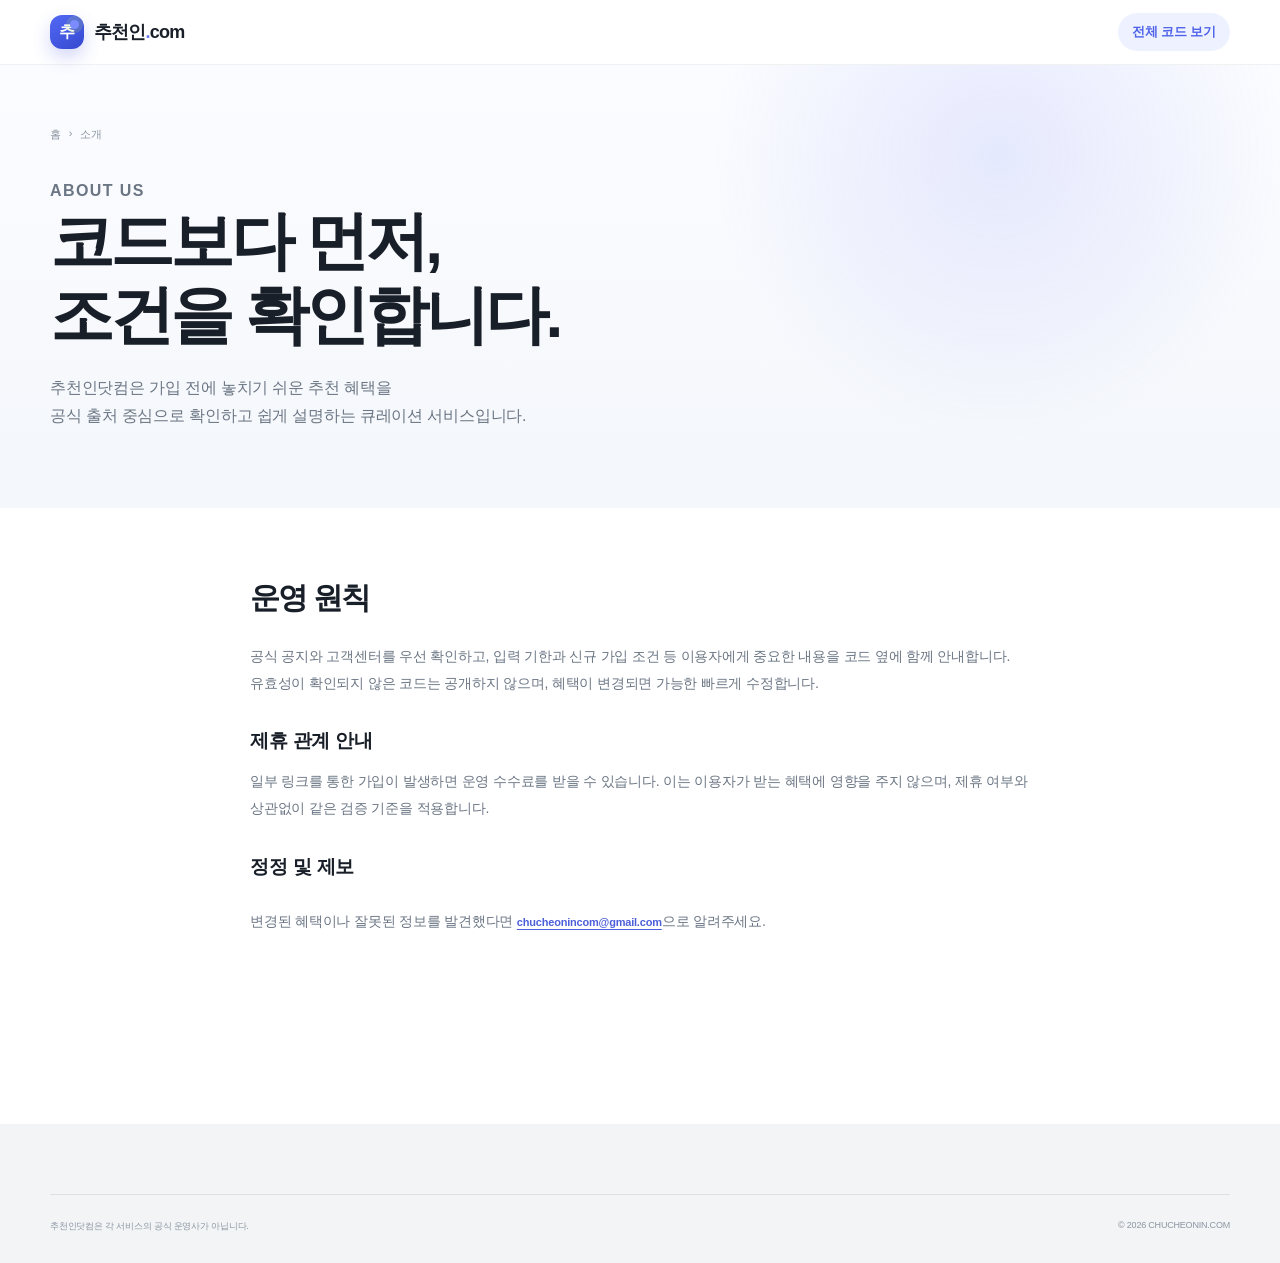
==== commit 508d1b7d: "Simplify header and densify referral cards" ====
--- a/about/index.html
+++ b/about/index.html
@@ -68,7 +68,7 @@
   </script>
 </head>
 <body class="detail-body">
-  <header class="site-header"><div class="header-inner"><a class="brand" href="../" aria-label="추천인닷컴 홈"><span class="brand-mark">추</span><span>추천인<span class="brand-dot">.</span>com</span></a><nav class="desktop-nav" aria-label="주요 메뉴"><a href="../#popular">추천코드</a><a href="../#guide">이용가이드</a></nav></div></header>
+  <header class="site-header"><div class="header-inner"><a class="brand" href="../" aria-label="추천인닷컴 홈"><span class="brand-mark">추</span><span>추천인<span class="brand-dot">.</span>com</span></a><a class="header-action" href="../#popular">전체 코드 보기</a></div></header>
   <main><section class="detail-hero"><div class="container detail-title"><div class="breadcrumbs"><a href="../">홈</a><span>›</span><span>소개</span></div><p class="section-kicker">ABOUT US</p><h1>코드보다 먼저,<br>조건을 확인합니다.</h1><p>추천인닷컴은 가입 전에 놓치기 쉬운 추천 혜택을<br>공식 출처 중심으로 확인하고 쉽게 설명하는 큐레이션 서비스입니다.</p></div></section><div class="container" style="max-width:780px;padding-top:70px;padding-bottom:110px"><section class="detail-section"><h2>운영 원칙</h2><p>공식 공지와 고객센터를 우선 확인하고, 입력 기한과 신규 가입 조건 등 이용자에게 중요한 내용을 코드 옆에 함께 안내합니다. 유효성이 확인되지 않은 코드는 공개하지 않으며, 혜택이 변경되면 가능한 빠르게 수정합니다.</p><h3>제휴 관계 안내</h3><p>일부 링크를 통한 가입이 발생하면 운영 수수료를 받을 수 있습니다. 이는 이용자가 받는 혜택에 영향을 주지 않으며, 제휴 여부와 상관없이 같은 검증 기준을 적용합니다.</p><h3>정정 및 제보</h3><p>변경된 혜택이나 잘못된 정보를 발견했다면 <a class="source-link" href="mailto:chucheonincom@gmail.com">chucheonincom@gmail.com</a>으로 알려주세요.</p></section></div></main>
   <footer class="site-footer"><div class="container"><div class="footer-bottom"><p>추천인닷컴은 각 서비스의 공식 운영사가 아닙니다.</p><span>© 2026 CHUCHEONIN.COM</span></div></div></footer>
 </body>
--- a/style.css
+++ b/style.css
@@ -165,6 +165,7 @@
 .logo-bithumb { background: #f0442e; }
 .logo-dailycafe { color: #fff; background: linear-gradient(145deg, #ff9d45, #ff6b4a); }
 .logo-goldmining { color: #3b2700; background: linear-gradient(145deg, #ffe08a, #f4b63d 52%, #d88a12); }
+.logo-gyeomsagyeomsa { color: #fff; background: linear-gradient(145deg, #8b6df6, #5d47da 58%, #362579); }
 .logo-coinone { background: #1769e0; }
 .logo-socar { background: #36b8e8; }
 .logo-agoda { background: #ff4874; }
@@ -264,6 +265,14 @@
 }
 .goldmining-action:hover {
   background: #bf8210;
+}
+.disabled-offer-action,
+.disabled-offer-action:hover {
+  color: #8b95a1;
+  background: #eef1f5;
+  cursor: not-allowed;
+  transform: none;
+  box-shadow: none;
 }
 .single-service-grid .service-card {
   min-height: 440px;
@@ -1035,6 +1044,35 @@
 .service-card.goldmining-card .card-note {
   color: #7b8491;
 }
+.service-card.gyeomsagyeomsa-card {
+  background:
+    radial-gradient(circle at 92% 8%, rgba(112, 86, 232, .12), transparent 28%),
+    linear-gradient(145deg, #fff 0%, #fbfbff 100%);
+  box-shadow: inset 0 0 0 1px rgba(112, 86, 232, .08);
+}
+.service-card.gyeomsagyeomsa-card::after {
+  background: #8b6df6;
+  opacity: .11;
+}
+.service-card.gyeomsagyeomsa-card .service-logo.logo-gyeomsagyeomsa {
+  color: #fff;
+  background: linear-gradient(145deg, #8b6df6 0%, #5b48df 58%, #332471 100%);
+  box-shadow: 0 12px 28px rgba(91, 72, 223, .22), inset 0 0 0 1px rgba(255,255,255,.25);
+}
+.service-card.gyeomsagyeomsa-card .status-live {
+  color: #5140cf;
+  background: #ebe9ff;
+}
+.service-card.gyeomsagyeomsa-card .status-live i {
+  background: #6a58e8;
+  box-shadow: 0 0 0 3px rgba(106,88,232,.13);
+}
+.service-card.gyeomsagyeomsa-card .benefit strong {
+  color: #3f51ce;
+}
+.service-card.gyeomsagyeomsa-card .card-note {
+  color: #7b8491;
+}
 .primary-offer-action.dailycafe-action {
   background: #ff724d;
 }
@@ -1046,6 +1084,54 @@
 }
 .primary-offer-action.goldmining-action:hover {
   background: #bf8210;
+}
+
+/* Detail pages: keep navigation simple and make FAQ cards read cleanly */
+.detail-layout {
+  grid-template-columns: minmax(0, 1fr);
+  gap: 0;
+}
+.detail-content {
+  width: min(100%, 900px);
+  margin: 0 auto;
+}
+.toc {
+  display: none;
+}
+.detail-faq .accordion {
+  display: grid;
+  gap: 14px;
+}
+.detail-faq .accordion details {
+  padding: 0;
+  border: 1px solid #e3e7ec;
+  border-radius: 18px;
+  background: #fff;
+  overflow: hidden;
+}
+.detail-faq .accordion details:last-child {
+  border-bottom: 1px solid #e3e7ec;
+}
+.detail-faq .accordion summary {
+  min-height: auto;
+  padding: 22px 24px;
+  font-size: 16px;
+  line-height: 1.45;
+}
+.detail-faq .accordion details[open] summary {
+  border-bottom: 1px solid #edf0f3;
+}
+.detail-faq .accordion details p {
+  margin: 0;
+  padding: 18px 24px 22px;
+  color: #6b7684;
+  background: #fbfcfe;
+  font-size: 13px;
+  line-height: 1.8;
+}
+.detail-faq .accordion summary span::before,
+.detail-faq .accordion summary span::after {
+  background: #4e5968;
 }
 
 @media (max-width: 900px) {
@@ -1267,3 +1353,185 @@
   .detail-section h2 { font-size: 29px; }
   .summary-box { margin: 22px 0; }
 }
+
+/* Final override: hide detailed anchor TOC on all detail pages */
+.toc {
+  display: none !important;
+}
+.detail-layout {
+  grid-template-columns: minmax(0, 1fr);
+}
+.detail-content {
+  width: min(100%, 900px);
+  margin-right: auto;
+  margin-left: auto;
+}
+
+/* Dense referral directory layout */
+.menu-toggle,
+.mobile-nav {
+  display: none !important;
+}
+.header-inner {
+  height: 64px;
+}
+.site-header,
+.detail-body .site-header {
+  border-bottom-color: rgba(25,31,40,.06);
+}
+.header-action {
+  display: inline-flex;
+  align-items: center;
+  justify-content: center;
+  min-height: 38px;
+  padding: 0 14px;
+  border-radius: 999px;
+  color: #4f63e9;
+  background: #eef1ff;
+  font-size: 13px;
+  font-weight: 800;
+  letter-spacing: -.2px;
+}
+.header-action:hover {
+  background: #e2e7ff;
+}
+.multi-service-grid,
+.card-grid.multi-service-grid {
+  grid-template-columns: repeat(4, minmax(0, 1fr));
+  gap: 14px;
+}
+.service-card {
+  min-height: 315px;
+  padding: 18px;
+  border-radius: 20px;
+}
+.service-card.featured::after,
+.dailycafe-card::after,
+.goldmining-card::after,
+.gyeomsagyeomsa-card::after,
+.service-card.goldmining-card::after,
+.service-card.gyeomsagyeomsa-card::after {
+  width: 118px;
+  height: 118px;
+  right: -52px;
+  top: -56px;
+}
+.service-logo {
+  width: 42px;
+  height: 42px;
+  border-radius: 14px;
+  font-size: 17px;
+}
+.status-live,
+.status-check {
+  height: 23px;
+  padding: 0 8px;
+  font-size: 9px;
+}
+.rank-badge {
+  font-size: 10px;
+}
+.card-main {
+  margin-top: 20px;
+}
+.card-category {
+  margin-bottom: 7px;
+  font-size: 10px;
+}
+.card-main h3 {
+  min-height: 42px;
+  margin-bottom: 8px;
+  font-size: 18px;
+  line-height: 1.18;
+  letter-spacing: -1px;
+}
+.benefit {
+  margin-bottom: 6px;
+  gap: 5px;
+}
+.benefit strong,
+.service-card.goldmining-card .benefit strong,
+.service-card.gyeomsagyeomsa-card .benefit strong {
+  font-size: 20px;
+  line-height: 1.1;
+  letter-spacing: -1.2px;
+}
+.benefit > span {
+  font-size: 10px;
+}
+.card-note {
+  min-height: 32px;
+  font-size: 10px;
+  line-height: 1.55;
+}
+.code-preview {
+  min-height: 44px;
+  height: 44px;
+  padding: 0 8px 0 12px;
+  border-radius: 12px;
+}
+.code-preview span {
+  font-size: 12px;
+  letter-spacing: 1.2px;
+}
+.mini-copy {
+  width: 32px;
+  height: 32px;
+}
+.offer-card-actions {
+  grid-template-columns: 1fr;
+  gap: 7px;
+  margin-top: 8px;
+}
+.secondary-offer-action,
+.primary-offer-action {
+  min-height: 42px;
+  padding: 0 10px;
+  border-radius: 12px;
+  font-size: 11px;
+}
+
+@media (max-width: 1180px) {
+  .multi-service-grid,
+  .card-grid.multi-service-grid {
+    grid-template-columns: repeat(3, minmax(0, 1fr));
+  }
+}
+
+@media (max-width: 900px) {
+  .multi-service-grid,
+  .card-grid.multi-service-grid {
+    grid-template-columns: repeat(2, minmax(0, 1fr));
+  }
+}
+
+@media (max-width: 640px) {
+  .header-inner {
+    height: 58px;
+  }
+  .header-action {
+    min-height: 34px;
+    padding: 0 11px;
+    font-size: 11px;
+  }
+  .multi-service-grid,
+  .card-grid.multi-service-grid {
+    grid-template-columns: 1fr;
+  }
+  .service-card {
+    min-height: 330px;
+    padding: 18px;
+  }
+  .card-main h3 {
+    min-height: 0;
+    font-size: 20px;
+  }
+  .benefit strong,
+  .service-card.goldmining-card .benefit strong,
+  .service-card.gyeomsagyeomsa-card .benefit strong {
+    font-size: 27px;
+  }
+  .offer-card-actions {
+    grid-template-columns: 1fr 1.08fr;
+  }
+}
